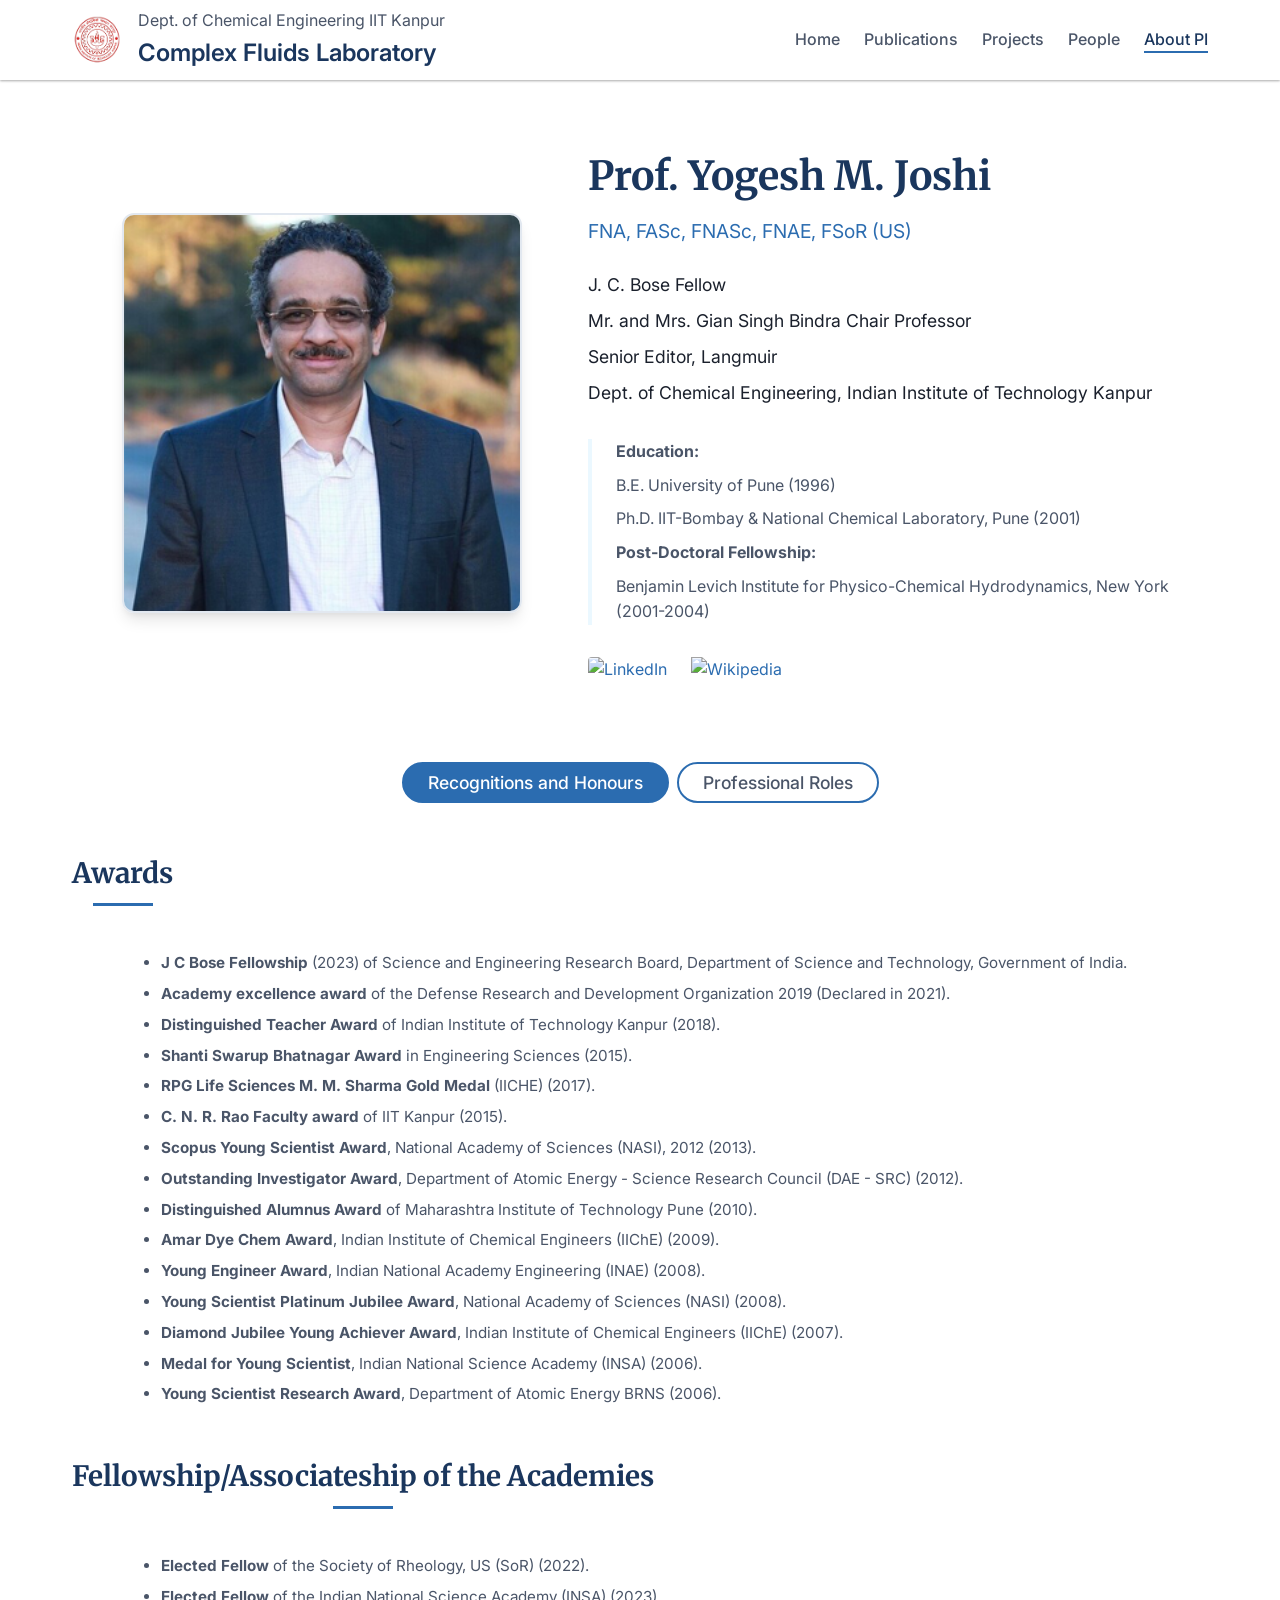
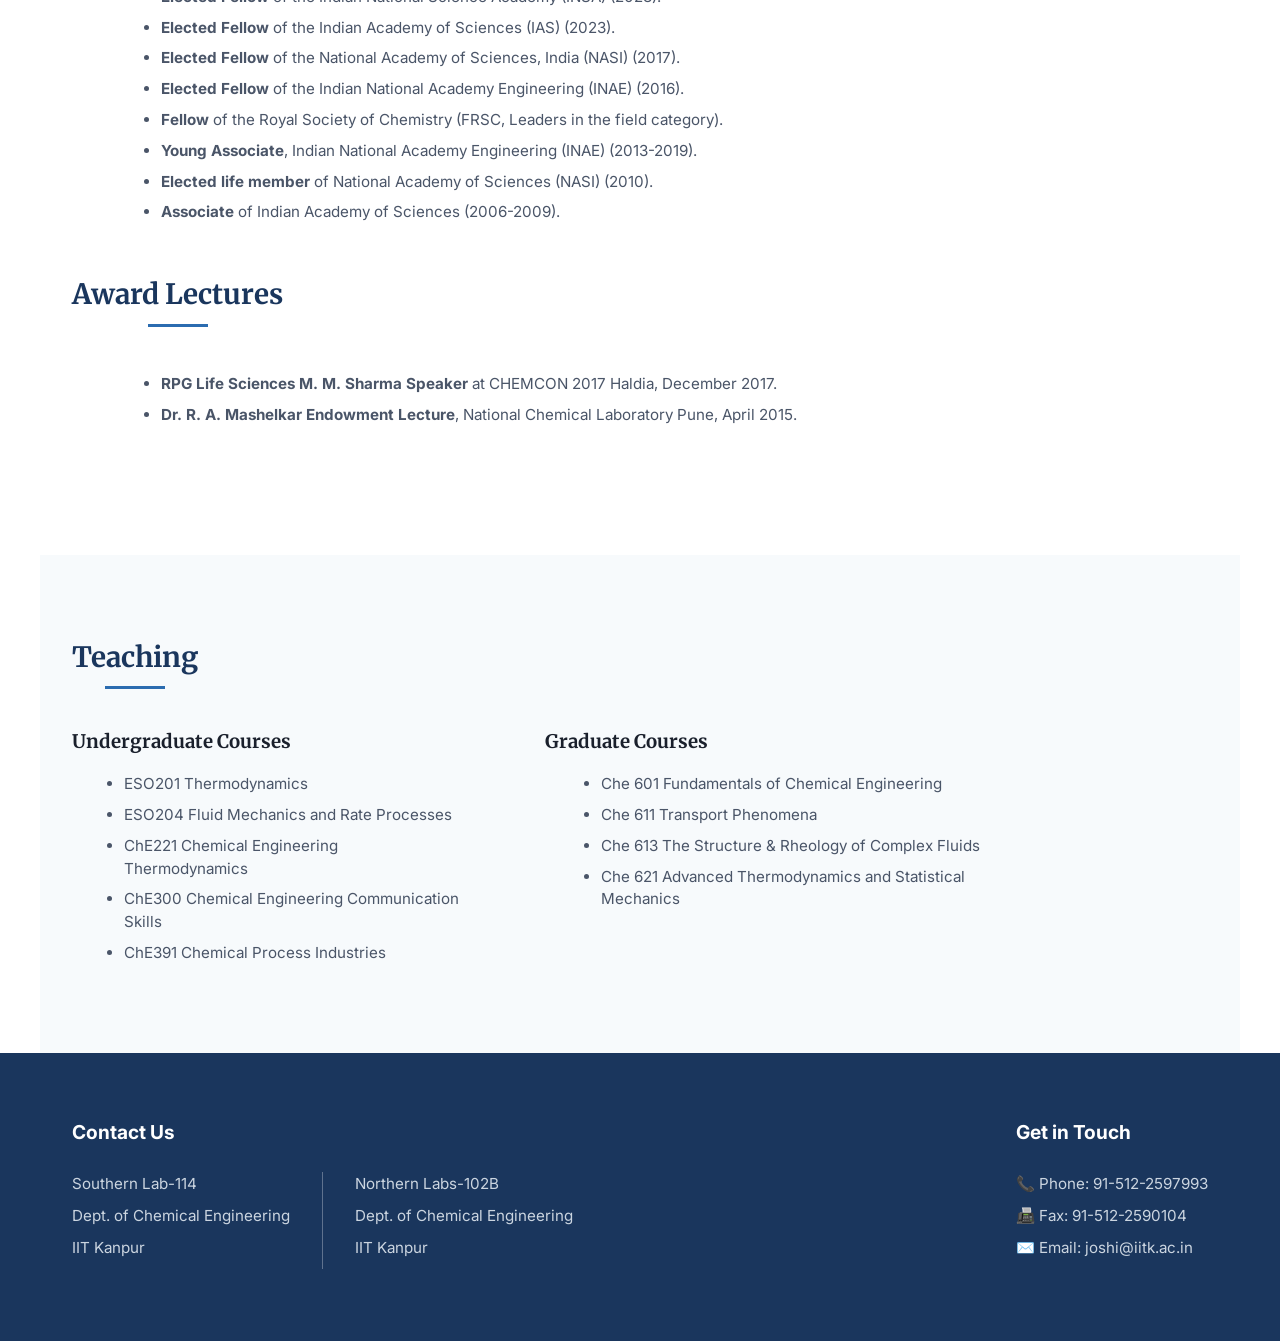
==== about.html @ f12f2cfc "Initial Commit" ====
<!DOCTYPE html>
<html lang="en">

<head>
  <meta charset="UTF-8">
  <meta name="viewport" content="width=device-width, initial-scale=1.0">
  <title>Complex Fluids Laboratory | About PI</title>
  <link rel="stylesheet" href="style.css">
  <link rel="preconnect" href="https://fonts.googleapis.com">
  <link rel="preconnect" href="https://fonts.gstatic.com" crossorigin>
  <link href="https://fonts.googleapis.com/css2?family=Inter:wght@300;400;500;600&family=Merriweather:wght@300;400;700&display=swap" rel="stylesheet">
  <style>
    .tab-content {
      display: none;
      animation: fadeEffect 0.5s;
    }
    .tab-content.active {
      display: block;
    }
    @keyframes fadeEffect {
      from {opacity: 0;}
      to {opacity: 1;}
    }
    .tab-section-block {
      margin-bottom: 3rem;
    }
    .tab-section-block .section-title {
      font-size: 1.75rem;
      margin-bottom: 1.5rem;
    }
    .year-tab-btn.tab-btn-styled {
      border: 2px solid var(--secondary-blue);
      border-radius: 30px;
      padding: 0.5rem 1.5rem;
      transition: all 0.3s ease;
    }
    .year-tab-btn.tab-btn-styled:hover {
      background-color: var(--secondary-blue);
      color: var(--white);
    }
    .year-tab-btn.tab-btn-styled.active {
      background-color: var(--secondary-blue);
      color: var(--white);
    }
    .records-list-minimal {
      font-size: 0.95rem;
      line-height: 1.5;
      max-width: 90%;
    }
    .records-list-minimal li {
      margin-bottom: 0.5rem;
    }
  </style>
</head>

<body>

  <header class="navbar">
    <div class="container nav-container">
      <div class="logo">
        <img src="images/iitk_logo.jpg" alt="IITK Logo">
        <div class="logo-text">
          <span class="uni"> Dept. of Chemical Engineering IIT Kanpur </span>
          <span class="lab">Complex Fluids Laboratory</span>
        </div>
      </div>
      <nav>
        <ul>
          <li><a href="index.html">Home</a></li>
          <li><a href="publications.html">Publications</a></li>
          <li><a href="projects.html">Projects</a></li>
          <li><a href="people.html">People</a></li>
          <li><a href="about.html" class="active">About PI</a></li>
        </ul>
      </nav>
    </div>
  </header>

  <main>
    <section class="about-pi container" style="align-items: center; padding-top: 4rem; gap: 1rem;">
      <div class="pi-image">
        <img src="images/YMJ.png" alt="Prof. Yogesh M. Joshi">
      </div>
      <div class="pi-details">
        <h1>Prof. Yogesh M. Joshi</h1>
        <p class="credentials">FNA, FASc, FNASc, FNAE, FSoR (US)</p>
        <div class="titles">
          <p>J. C. Bose Fellow</p>
          <p>Mr. and Mrs. Gian Singh Bindra Chair Professor</p>
          <p>Senior Editor, Langmuir</p>
          <p>Dept. of Chemical Engineering, Indian Institute of Technology Kanpur</p>
        </div>
        <div class="bio">
          <p><strong>Education:</strong></p>
          <p>B.E. University of Pune (1996)</p>
          <p>Ph.D. IIT-Bombay & National Chemical Laboratory, Pune (2001)</p>
          <p><strong>Post-Doctoral Fellowship:</strong> </p>
          <p>Benjamin Levich Institute for Physico-Chemical Hydrodynamics, New York (2001-2004)</p>
        </div>
        <div class="social-links" style="margin-top: 1.5rem; display: flex; gap: 1.5rem; align-items: center;">
          <!-- LinkedIn Link (Add href below) -->
          <a href="https://www.linkedin.com/in/yogesh-m-joshi-04ab21198/" target="_blank" rel="noopener noreferrer" title="LinkedIn Profile" style="transition: var(--transition);" onmouseover="this.style.transform='translateY(-2px)';" onmouseout="this.style.transform='none';">
            <img src="https://cdn.jsdelivr.net/gh/devicons/devicon/icons/linkedin/linkedin-original.svg" alt="LinkedIn" style="width: 36px; height: 36px; border-radius: 4px;">
          </a>
          <!-- Wikipedia Link (Add href below) -->
          <a href="https://en.wikipedia.org/wiki/Yogesh_M._Joshi" target="_blank" rel="noopener noreferrer" title="Wikipedia Page" style="transition: var(--transition);" onmouseover="this.style.transform='translateY(-2px)';" onmouseout="this.style.transform='none';">
            <img src="https://upload.wikimedia.org/wikipedia/en/8/80/Wikipedia-logo-v2.svg" alt="Wikipedia" style="width: 36px; height: 36px;">
          </a>
        </div>
      </div>
    </section>

    <section class="container" style="padding-bottom: 5rem;">
      <div class="year-tabs-minimal" style="margin-top: 0; margin-bottom: 3rem;">
        <button class="year-tab-btn tab-btn-styled active" onclick="switchTab('recognition', this)">Recognitions and Honours</button>
        <button class="year-tab-btn tab-btn-styled" onclick="switchTab('professional', this)">Professional Roles</button>
      </div>

      <!-- Recognitions and Honours Tab -->
      <div id="recognition" class="tab-content active">
        <div class="tab-section-block">
          <h2 class="section-title">Awards</h2>
          <ul class="records-list-minimal">
            <li><strong>J C Bose Fellowship</strong> (2023) of Science and Engineering Research Board, Department of Science and Technology, Government of India.</li>
            <li><strong>Academy excellence award</strong> of the Defense Research and Development Organization 2019 (Declared in 2021).</li>
            <li><strong>Distinguished Teacher Award</strong> of Indian Institute of Technology Kanpur (2018).</li>
            <li><strong>Shanti Swarup Bhatnagar Award</strong> in Engineering Sciences (2015).</li>
            <li><strong>RPG Life Sciences M. M. Sharma Gold Medal</strong> (IICHE) (2017).</li>
            <li><strong>C. N. R. Rao Faculty award</strong> of IIT Kanpur (2015).</li>
            <li><strong>Scopus Young Scientist Award</strong>, National Academy of Sciences (NASI), 2012 (2013).</li>
            <li><strong>Outstanding Investigator Award</strong>, Department of Atomic Energy - Science Research Council (DAE - SRC) (2012).</li>
            <li><strong>Distinguished Alumnus Award</strong> of Maharashtra Institute of Technology Pune (2010).</li>
            <li><strong>Amar Dye Chem Award</strong>, Indian Institute of Chemical Engineers (IIChE) (2009).</li>
            <li><strong>Young Engineer Award</strong>, Indian National Academy Engineering (INAE) (2008).</li>
            <li><strong>Young Scientist Platinum Jubilee Award</strong>, National Academy of Sciences (NASI) (2008).</li>
            <li><strong>Diamond Jubilee Young Achiever Award</strong>, Indian Institute of Chemical Engineers (IIChE) (2007).</li>
            <li><strong>Medal for Young Scientist</strong>, Indian National Science Academy (INSA) (2006).</li>
            <li><strong>Young Scientist Research Award</strong>, Department of Atomic Energy BRNS (2006).</li>
          </ul>
        </div>

        <div class="tab-section-block">
          <h2 class="section-title">Fellowship/Associateship of the Academies</h2>
          <ul class="records-list-minimal">
            <li><strong>Elected Fellow</strong> of the Society of Rheology, US (SoR) (2022).</li>
            <li><strong>Elected Fellow</strong> of the Indian National Science Academy (INSA) (2023).</li>
            <li><strong>Elected Fellow</strong> of the Indian Academy of Sciences (IAS) (2023).</li>
            <li><strong>Elected Fellow</strong> of the National Academy of Sciences, India (NASI) (2017).</li>
            <li><strong>Elected Fellow</strong> of the Indian National Academy Engineering (INAE) (2016).</li>
            <li><strong>Fellow</strong> of the Royal Society of Chemistry (FRSC, Leaders in the field category).</li>
            <li><strong>Young Associate</strong>, Indian National Academy Engineering (INAE) (2013-2019).</li>
            <li><strong>Elected life member</strong> of National Academy of Sciences (NASI) (2010).</li>
            <li><strong>Associate</strong> of Indian Academy of Sciences (2006-2009).</li>
          </ul>
        </div>

        <div class="tab-section-block">
          <h2 class="section-title">Award Lectures</h2>
          <ul class="records-list-minimal">
            <li><strong>RPG Life Sciences M. M. Sharma Speaker</strong> at CHEMCON 2017 Haldia, December 2017.</li>
            <li><strong>Dr. R. A. Mashelkar Endowment Lecture</strong>, National Chemical Laboratory Pune, April 2015.</li>
          </ul>
        </div>
      </div>

      <!-- Professional Roles Tab -->
      <div id="professional" class="tab-content">
        <div class="tab-section-block">
          <h2 class="section-title">Professional Services</h2>
          <ul class="records-list-minimal">
            <li><strong>Senior Editor</strong>, <em>Langmuir</em>, American Chemical Society (2020-...).</li>
            <li><strong>Member of the Editorial Board</strong>, <em>Journal of Rheology</em>, The Society of Rheology, US (2022-...).</li>
            <li><strong>Member of the Editorial Board</strong>, <em>Rheologica Acta</em>, The European Society of Rheology (2022-...).</li>
            <li><strong>Member of the Editorial Advisory Board</strong>, <em>Thansport Phenomena</em>, De Gruyter Brill (2025-...).</li>
            <li><strong>Member of the Editorial Advisory Board</strong>, <em>Open Transport</em>, De Gruyter Brill (2025-...).</li>
            <li><strong>Member of the Editorial Advisory Board</strong>, <em>Physics of Fluids</em>, American Institute of Physics (2019-...).</li>
            <li><strong>Member of the Editorial Advisory Board</strong>, <em>Langmuir</em>, American Chemical Society (2018-2019).</li>
          </ul>
        </div>

        <div class="tab-section-block">
          <h2 class="section-title">Chair Professor Positions at IIT Kanpur</h2>
          <ul class="records-list-minimal">
            <li><strong>Mr. and Mrs. Gian Singh Bindra Chair Professor</strong> (2024-...).</li>
            <li><strong>Pandit Girish &amp; Sushma Rani Pathak Chair Professor</strong> (2021-2024).</li>
            <li><strong>C. V. Seshadri Chair Professor Position</strong> (2015-2018).</li>
            <li><strong>P. K. Kelkar Faculty Research Fellowship</strong> (2013-2016).</li>
            <li><strong>Batch of 1979 Faculty Research Fellowship</strong> (2009-2012).</li>
          </ul>
        </div>

        <div class="tab-section-block">
          <h2 class="section-title">Visiting/Adjunct Professorship</h2>
          <ul class="records-list-minimal">
            <li><strong>Adjunct Professor</strong> in the department of Chemical Engineering, Department of Polymer &amp; Surface Engineering, Department of Fibres &amp; Textile Processing Technology, and Department of Physics at Institute of Chemical Technology, Mumbai (2020-2024).</li>
            <li><strong>Shri V. V. Mariwala Visiting Professorship</strong> in Chemical Engineering of Institute of Chemical Technology, Mumbai (June 2015).</li>
            <li><strong>Institute of Electronic Structure and Lasers (IESL)</strong> - FORTH, Crete, Greece (May 2015).</li>
            <li><strong>University of Edinburgh</strong>, Edinburgh, UK (May - July 2010).</li>
            <li><strong>University du Maine</strong>, Le Mans, France (May - June 2008).</li>
          </ul>
        </div>
      </div>
    </section>

    <!-- Teaching Section added outside the tabs so it isn't hidden -->
    <section class="records container bg-light" style="padding-top: 5rem; padding-bottom: 5rem;">
      <h2 class="section-title" style="font-size: 1.75rem;">Teaching</h2>
      <div style="display: flex; gap: 4rem; flex-wrap: wrap;">
        <div>
          <h3 style="color: var(--text-dark); margin-bottom: 1rem; margin-top: 1rem;">Undergraduate Courses</h3>
          <ul class="records-list-minimal" style="margin-top: 0;">
            <li>ESO201 Thermodynamics</li>
            <li>ESO204 Fluid Mechanics and Rate Processes</li>
            <li>ChE221 Chemical Engineering Thermodynamics</li>
            <li>ChE300 Chemical Engineering Communication Skills</li>
            <li>ChE391 Chemical Process Industries</li>
          </ul>
        </div>
        <div>
          <h3 style="color: var(--text-dark); margin-bottom: 1rem; margin-top: 1rem;">Graduate Courses</h3>
          <ul class="records-list-minimal" style="margin-top: 0;">
            <li>Che 601 Fundamentals of Chemical Engineering</li>
            <li>Che 611 Transport Phenomena</li>
            <li>Che 613 The Structure &amp; Rheology of Complex Fluids</li>
            <li>Che 621 Advanced Thermodynamics and Statistical Mechanics</li>
          </ul>
        </div>
      </div>
    </section>
  </main>

  <footer class="footer">
    <div class="container footer-content">
      <div class="footer-info">
        <h3>Contact Us</h3>
        <div style="display: flex; gap: 2rem; margin-top: 0.5rem;">
          <div>
            <p>Southern Lab-114</p>
            <p>Dept. of Chemical Engineering</p>
            <p>IIT Kanpur</p>
          </div>
          <div style="border-left: 1px solid rgba(255,255,255,0.3);"></div>
          <div>
            <p>Northern Labs-102B</p>
            <p>Dept. of Chemical Engineering</p>
            <p>IIT Kanpur</p>
          </div>
        </div>
      </div>
      <div class="footer-contact">
        <h3>Get in Touch</h3>
        <p>📞 Phone: 91-512-2597993</p>
        <p>📠 Fax: 91-512-2590104</p>
        <p>✉️ Email: <a href="mailto:joshi@iitk.ac.in">joshi@iitk.ac.in</a></p>
      </div>
    </div>
  </footer>

  <script>
    function switchTab(tabId, btnElement) {
      // Hide all tab contents
      document.querySelectorAll('.tab-content').forEach(el => {
        el.classList.remove('active');
      });
      // Remove active class from all buttons
      document.querySelectorAll('.year-tab-btn').forEach(el => {
        el.classList.remove('active');
      });
      
      // Show selected tab content
      document.getElementById(tabId).classList.add('active');
      // Set button as active
      btnElement.classList.add('active');
    }
  </script>
</body>

</html>
---- style.css ----
/* Color Palette and Variables */
:root {
  --primary-blue: #1A365D;
  --secondary-blue: #2B6CB0;
  --accent-blue: #EBF8FF;
  --text-dark: #1A202C;
  --text-gray: #4A5568;
  --bg-light: #F7FAFC;
  --white: #FFFFFF;
  --shadow-sm: 0 1px 3px rgba(0,0,0,0.12), 0 1px 2px rgba(0,0,0,0.24);
  --shadow-md: 0 4px 6px rgba(0,0,0,0.1);
  --shadow-lg: 0 10px 15px -3px rgba(0,0,0,0.1), 0 4px 6px -2px rgba(0,0,0,0.05);
  --transition: all 0.3s ease;
}

/* Reset and Global Styles */
* {
  margin: 0;
  padding: 0;
  box-sizing: border-box;
}

body {
  font-family: 'Inter', sans-serif;
  color: var(--text-dark);
  line-height: 1.6;
  background-color: var(--white);
  padding-top: 80px; /* Space for fixed header */
}

h1, h2, h3, h4 {
  font-family: 'Merriweather', serif;
  color: var(--primary-blue);
  margin-bottom: 1rem;
}

a {
  text-decoration: none;
  color: var(--secondary-blue);
  transition: var(--transition);
}

a:hover {
  color: var(--primary-blue);
}

.container {
  max-width: 1200px;
  margin: 0 auto;
  padding: 0 2rem;
}

.text-center {
  text-align: center;
}

.mt-3 {
  margin-top: 1.5rem;
}

.bg-light {
  background-color: var(--bg-light);
}

.section-title {
  font-size: 2.5rem;
  margin-bottom: 2rem;
  position: relative;
  display: inline-block;
}

.section-title::after {
  content: '';
  position: absolute;
  bottom: -10px;
  left: 50%;
  transform: translateX(-50%);
  width: 60px;
  height: 3px;
  background-color: var(--secondary-blue);
}

.btn {
  display: inline-block;
  padding: 0.75rem 1.5rem;
  background-color: var(--secondary-blue);
  color: var(--white);
  border-radius: 4px;
  font-weight: 600;
  box-shadow: var(--shadow-sm);
}

.btn:hover {
  background-color: var(--primary-blue);
  color: var(--white);
  transform: translateY(-2px);
  box-shadow: var(--shadow-md);
}

/* Header and Navigation */
.navbar {
  position: fixed;
  top: 0;
  left: 0;
  width: 100%;
  height: 80px;
  background-color: rgba(255, 255, 255, 0.9);
  backdrop-filter: blur(10px);
  -webkit-backdrop-filter: blur(10px);
  z-index: 1000;
  box-shadow: var(--shadow-sm);
  display: flex;
  align-items: center;
}

.nav-container {
  display: flex;
  justify-content: space-between;
  align-items: center;
  width: 100%;
}

.logo {
  display: flex;
  align-items: center;
  gap: 1rem;
}

.logo img {
  height: 50px;
  width: auto;
}

.logo-text {
  display: flex;
  flex-direction: column;
}

.logo-text .lab {
  font-weight: 600;
  font-size: 1.5rem;
  color: var(--primary-blue);
}

.logo-text .uni {
  font-size: 1rem;
  color: var(--text-gray);
}

.navbar nav ul {
  display: flex;
  list-style: none;
  gap: 1.5rem;
}

.navbar nav ul li a {
  font-weight: 500;
  color: var(--text-gray);
  position: relative;
  padding-bottom: 0.25rem;
}

.navbar nav ul li a::after {
  content: '';
  position: absolute;
  bottom: 0;
  left: 0;
  width: 0;
  height: 2px;
  background-color: var(--secondary-blue);
  transition: width 0.3s ease;
}

.navbar nav ul li a:hover::after,
.navbar nav ul li a.active::after {
  width: 100%;
}

.navbar nav ul li a.active {
  color: var(--primary-blue);
}

/* Hero Slideshow */
.hero-slideshow {
  width: 100%;
  position: relative;
  overflow: hidden;
  /* background-color: #000; */
}

.slide-container {
  max-width: 100%;
  position: relative;
  margin: auto;
}

.slide {
  display: none;
  position: relative;
}

.slide img {
  width: 99%;
  height: 600px;
  object-fit: contain;
  opacity: 0.8;
}

.slide-caption {
  position: absolute;
  bottom: 10%;
  left: 5%;
  width: 90%;
  background: rgba(26, 54, 93, 0.85);
  backdrop-filter: blur(5px);
  color: var(--white);
  padding: 2rem;
  border-radius: 8px;
  opacity: 0;
  transform: translateY(20px);
  transition: all 0.5s ease;
}

.slide:hover .slide-caption {
  opacity: 1;
  transform: translateY(0);
}

.slide-caption h3 {
  color: var(--white);
  margin-bottom: 0.5rem;
  font-size: 1.5rem;
}

.slide-caption p {
  font-size: 0.85rem;
  margin: 0;
}

/* Next & previous buttons */
.prev, .next {
  cursor: pointer;
  position: absolute;
  top: 50%;
  width: auto;
  padding: 16px;
  margin-top: -22px;
  color: white;
  font-weight: bold;
  font-size: 24px;
  transition: 0.3s ease;
  border-radius: 0 3px 3px 0;
  user-select: none;
  background-color: rgba(0,0,0,0.3);
  z-index: 10;
}

.prev {
  left: 0;
}

.next {
  right: 0;
  border-radius: 3px 0 0 3px;
}

.prev:hover, .next:hover {
  background-color: rgba(0,0,0,0.8);
}

/* Fading animation */
.fade {
  animation-name: fade;
  animation-duration: 1.5s;
}

@keyframes fade {
  from {opacity: .4} 
  to {opacity: 1}
}

/* About PI Section */
.about-pi {
  padding: 5rem 2rem;
  display: flex;
  align-items: center;
  gap: 4rem;
}

.pi-image {
  flex: 0 0 500px;
}

.pi-image img {
  width: 80%;
  border-radius: 12px;
  box-shadow: var(--shadow-lg);
  border: 2px solid #E2E8F0;
  display: block;
  margin: 0 auto;
}

.pi-details {
  flex: 1;
}

.pi-details h1 {
  font-size: 2.5rem;
  margin-bottom: 0.5rem;
}

.pi-details .credentials {
  font-size: 1.2rem;
  color: var(--secondary-blue);
  font-weight: 400;
  margin-bottom: 1.5rem;
}

.pi-details .titles p {
  font-size: 1.1rem;
  margin-bottom: 0.5rem;
  color: var(--text-dark);
}

.pi-details .bio {
  margin: 2rem 0;
  padding-left: 1.5rem;
  border-left: 4px solid var(--accent-blue);
}

.pi-details .bio p {
  margin-bottom: 0.5rem;
  color: var(--text-gray);
}

/* Overview Section */
.overview {
  padding: 5rem 2rem;
}

.overview-text {
  font-size: 1.15rem;
  color: var(--text-gray);
  max-width: 900px;
  margin: 0 auto;
  text-align: justify;
}

/* Research Interests Section */
.research-interests {
  padding: 5rem 2rem;
}

.research-list {
  list-style-type: disc;
  margin-left: 2rem;
  margin-top: 1.5rem;
  color: var(--text-gray);
  font-size: 1.1rem;
}

.research-list li {
  margin-bottom: 1rem;
}

.research-list strong {
  color: var(--text-dark);
}

.news-flash-box {
  background: var(--accent-blue);
  border-left: 4px solid var(--secondary-blue);
  padding: 1.5rem;
  margin-top: 3rem;
  border-radius: 4px;
  box-shadow: var(--shadow-sm);
}

.news-flash-box h3 {
  color: var(--primary-blue);
  font-size: 1.25rem;
  margin-bottom: 1rem;
  display: flex;
  align-items: center;
}

.news-list {
  list-style-type: none;
  padding-left: 0;
}

.news-list li {
  margin-bottom: 0.5rem;
  color: var(--text-dark);
  font-size: 1rem;
}

/* Footer */
.footer {
  background-color: var(--primary-blue);
  color: var(--white);
  padding: 4rem 2rem 1.5rem;
}

.footer-content {
  display: flex;
  justify-content: space-between;
  gap: 6rem;
  margin-bottom: 3rem;
}

.footer h3 {
  color: var(--white);
  font-size: 1.2rem;
  margin-bottom: 1.5rem;
  font-family: 'Inter', sans-serif;
}

.footer p {
  color: #CBD5E0;
  margin-bottom: 0.5rem;
  font-size: 0.95rem;
}

.footer a {
  color: #CBD5E0;
}

.footer a:hover {
  color: var(--white);
}

.footer-links ul {
  list-style: none;
}

.footer-links ul li {
  margin-bottom: 0.5rem;
}

.footer-bottom {
  text-align: center;
  padding-top: 1.5rem;
  border-top: 1px solid rgba(255, 255, 255, 0.1);
  color: #A0AEC0;
  font-size: 0.9rem;
}

/* Responsive */
@media (max-width: 992px) {
  .about-pi {
    flex-direction: column;
    text-align: center;
    gap: 2rem;
  }

  .pi-details .bio {
    text-align: left;
  }
}

@media (max-width: 768px) {
  .nav-container {
    flex-direction: column;
    padding: 1rem 0;
  }
  
  .navbar {
    height: auto;
    padding-bottom: 1rem;
  }

  .navbar nav ul {
    margin-top: 1rem;
    flex-wrap: wrap;
    justify-content: center;
    gap: 1rem;
  }

  body {
    padding-top: 120px;
  }

  .slide img {
    height: 400px;
  }
  
  .slide-caption {
    left: 5%;
    bottom: 5%;
    right: 5%;
    max-width: 90%;
  }
}

/* Publications Page Specific Styles */
.cover-slideshow {
  width: 100%;
  height: 600px;
  position: relative;
  overflow: hidden;
  background-color: #000;
  display: flex;
  justify-content: center;
  align-items: center;
}

.cover-slide {
  position: absolute;
  top: 0; 
  left: 50%;
  width: 500px; 
  height: 100%;
  transform: translateX(-50%) scale(0.8);
  opacity: 0;
  visibility: hidden;
  transition: all 0.5s ease-in-out;
  z-index: 1;
}

.cover-slide.active {
  opacity: 1;
  visibility: visible;
  transform: translateX(-50%) scale(1);
  z-index: 3;
}

.cover-slide.prev-slide {
  opacity: 0.2;
  visibility: visible;
  left: 15%;
  transform: translateX(-50%) scale(0.85);
  z-index: 2;
  cursor: pointer;
}

.cover-slide.next-slide {
  opacity: 0.2;
  visibility: visible;
  left: 85%;
  transform: translateX(-50%) scale(0.85);
  z-index: 2;
  cursor: pointer;
}

.cover-slide img {
  width: 100%;
  height: 100%;
  object-fit: contain;
  border-radius: 8px;
}

.cover-caption {
  position: absolute;
  bottom: 20px;
  left: 50%;
  transform: translateX(-50%);
  background: rgba(100, 100, 100, 0.7);
  backdrop-filter: blur(10px);
  -webkit-backdrop-filter: blur(10px);
  color: var(--white);
  padding: 0.75rem 1.5rem;
  border-radius: 6px;
  font-size: 1rem;
  font-weight: 500;
  text-align: center;
  white-space: nowrap;
  opacity: 0;
  transition: opacity 0.3s ease;
  pointer-events: none;
}

.cover-slide.active:hover .cover-caption {
  opacity: 1;
}

.profiles {
  padding: 5rem 2rem;
}

.profile-links-minimal {
  display: flex;
  justify-content: center;
  gap: 2rem;
  flex-wrap: wrap;
  margin-top: 2rem;
}

.profile-links-minimal a {
  padding: 0.75rem 2rem;
  border: 2px solid var(--secondary-blue);
  border-radius: 30px;
  color: var(--secondary-blue);
  font-weight: 600;
  transition: var(--transition);
}

.profile-links-minimal a:hover {
  background-color: var(--secondary-blue);
  color: var(--white);
}

.publications-db {
  padding: 5rem 2rem;
}

.year-tabs-minimal {
  display: flex;
  justify-content: center;
  flex-wrap: wrap;
  gap: 0.5rem;
  margin-bottom: 3rem;
  margin-top: 2rem;
}

.year-tab-btn {
  background: transparent;
  border: none;
  font-size: 1.1rem;
  padding: 0.5rem 1rem;
  color: var(--text-gray);
  cursor: pointer;
  border-bottom: 2px solid transparent;
  transition: var(--transition);
  font-family: 'Inter', sans-serif;
  font-weight: 500;
}

.year-tab-btn:hover {
  color: var(--primary-blue);
}

.year-tab-btn.active {
  color: var(--primary-blue);
  border-bottom-color: var(--primary-blue);
}

.year-tab-btn.tab-btn-styled {
  border: 2px solid var(--secondary-blue);
  border-radius: 30px;
  padding: 0.5rem 1.5rem;
  transition: all 0.3s ease;
  border-bottom: 2px solid var(--secondary-blue);
}

.year-tab-btn.tab-btn-styled:hover {
  background-color: var(--secondary-blue);
  color: var(--white);
}

.year-tab-btn.tab-btn-styled.active {
  background-color: var(--secondary-blue);
  color: var(--white);
}

.publications-scroll {
  max-width: 900px;
  margin: 0 auto;
}

.publications-list-minimal {
  list-style: none;
  padding: 0;
}

.publications-list-minimal li {
  padding: 1.5rem 0;
  border-bottom: 1px solid #E2E8F0;
  color: var(--text-dark);
}

.publications-list-minimal li:last-child {
  border-bottom: none;
}

.publications-list-minimal .authors {
  color: var(--text-gray);
  font-size: 0.95rem;
}

.publications-list-minimal .journal {
  color: var(--secondary-blue);
  font-size: 0.95rem;
}

.records {
  padding: 5rem 2rem;
}

.records-list-minimal {
  max-width: 90%;
  margin: 2rem auto 0;
  padding-left: 2rem;
  color: var(--text-gray);
  font-size: 1.05rem;
  line-height: 1.8;
}

.records-list-minimal li {
  margin-bottom: 1rem;
}

/* Publications Show More Button */
.show-more-container {
  text-align: center;
  margin-top: 2rem;
  padding-bottom: 1rem;
}

.show-more-btn {
  background-color: var(--secondary-blue);
  color: var(--white);
  border: none;
  padding: 0.75rem 2rem;
  border-radius: 30px;
  font-family: 'Inter', sans-serif;
  font-weight: 500;
  cursor: pointer;
  transition: var(--transition);
  box-shadow: var(--shadow-sm);
}

.show-more-btn:hover {
  background-color: var(--primary-blue);
  box-shadow: var(--shadow-md);
  transform: translateY(-2px);
}

.pub-link {
  font-size: 0.9rem;
  margin-left: 0.5rem;
  font-weight: 500;
  color: var(--primary-blue);
}
.pub-link:hover {
  text-decoration: underline;
}

/* People Page Specific Styles */
.group-photo {
  width: 100%;
  max-height: 600px;
  overflow: hidden;
  display: flex;
  justify-content: center;
  align-items: center;
  background-color: transparent;
}

.group-photo img {
  width: 95%;
  height: auto;
  max-height: 550px;
  object-fit: cover;
  opacity: 0.95;
  border-radius: 12px;
  box-shadow: 0 10px 25px rgba(0,0,0,0.5);
  margin-top: 2rem;
  margin-bottom: 2rem;
}

.people-section {
  padding-top: 4rem;
  padding-bottom: 2rem;
}

.people-grid {
  display: grid;
  grid-template-columns: repeat(auto-fill, minmax(200px, 1fr));
  gap: 3rem;
  padding: 2rem 0;
  justify-items: center;
}

.person-card {
  text-align: center;
  display: flex;
  flex-direction: column;
  align-items: center;
  width: 100%;
}

.person-img-wrapper {
  width: 150px;
  height: 150px;
  border-radius: 50%;
  overflow: hidden;
  margin-bottom: 1rem;
  border: 3px solid var(--accent-blue);
  box-shadow: var(--shadow-md);
  transition: var(--transition);
  display: flex;
  justify-content: center;
  align-items: center;
  background-color: var(--bg-light);
}

.person-img-wrapper:hover {
  transform: scale(1.05);
  border-color: var(--secondary-blue);
}

.person-img-wrapper img {
  width: 100%;
  height: 100%;
  object-fit: cover;
}

.person-card h3 {
  font-family: 'Inter', sans-serif;
  font-size: 1.15rem;
  color: var(--text-dark);
  margin-bottom: 0.25rem;
}

.person-card p {
  font-size: 0.9rem;
  color: var(--text-gray);
  margin-bottom: 0.25rem;
}

.person-card .person-link {
  color: var(--secondary-blue);
  font-weight: 500;
  font-size: 0.9rem;
  margin-top: 0.5rem;
  word-break: break-all;
}

.person-card .person-link:hover {
  color: var(--primary-blue);
  text-decoration: underline;
}
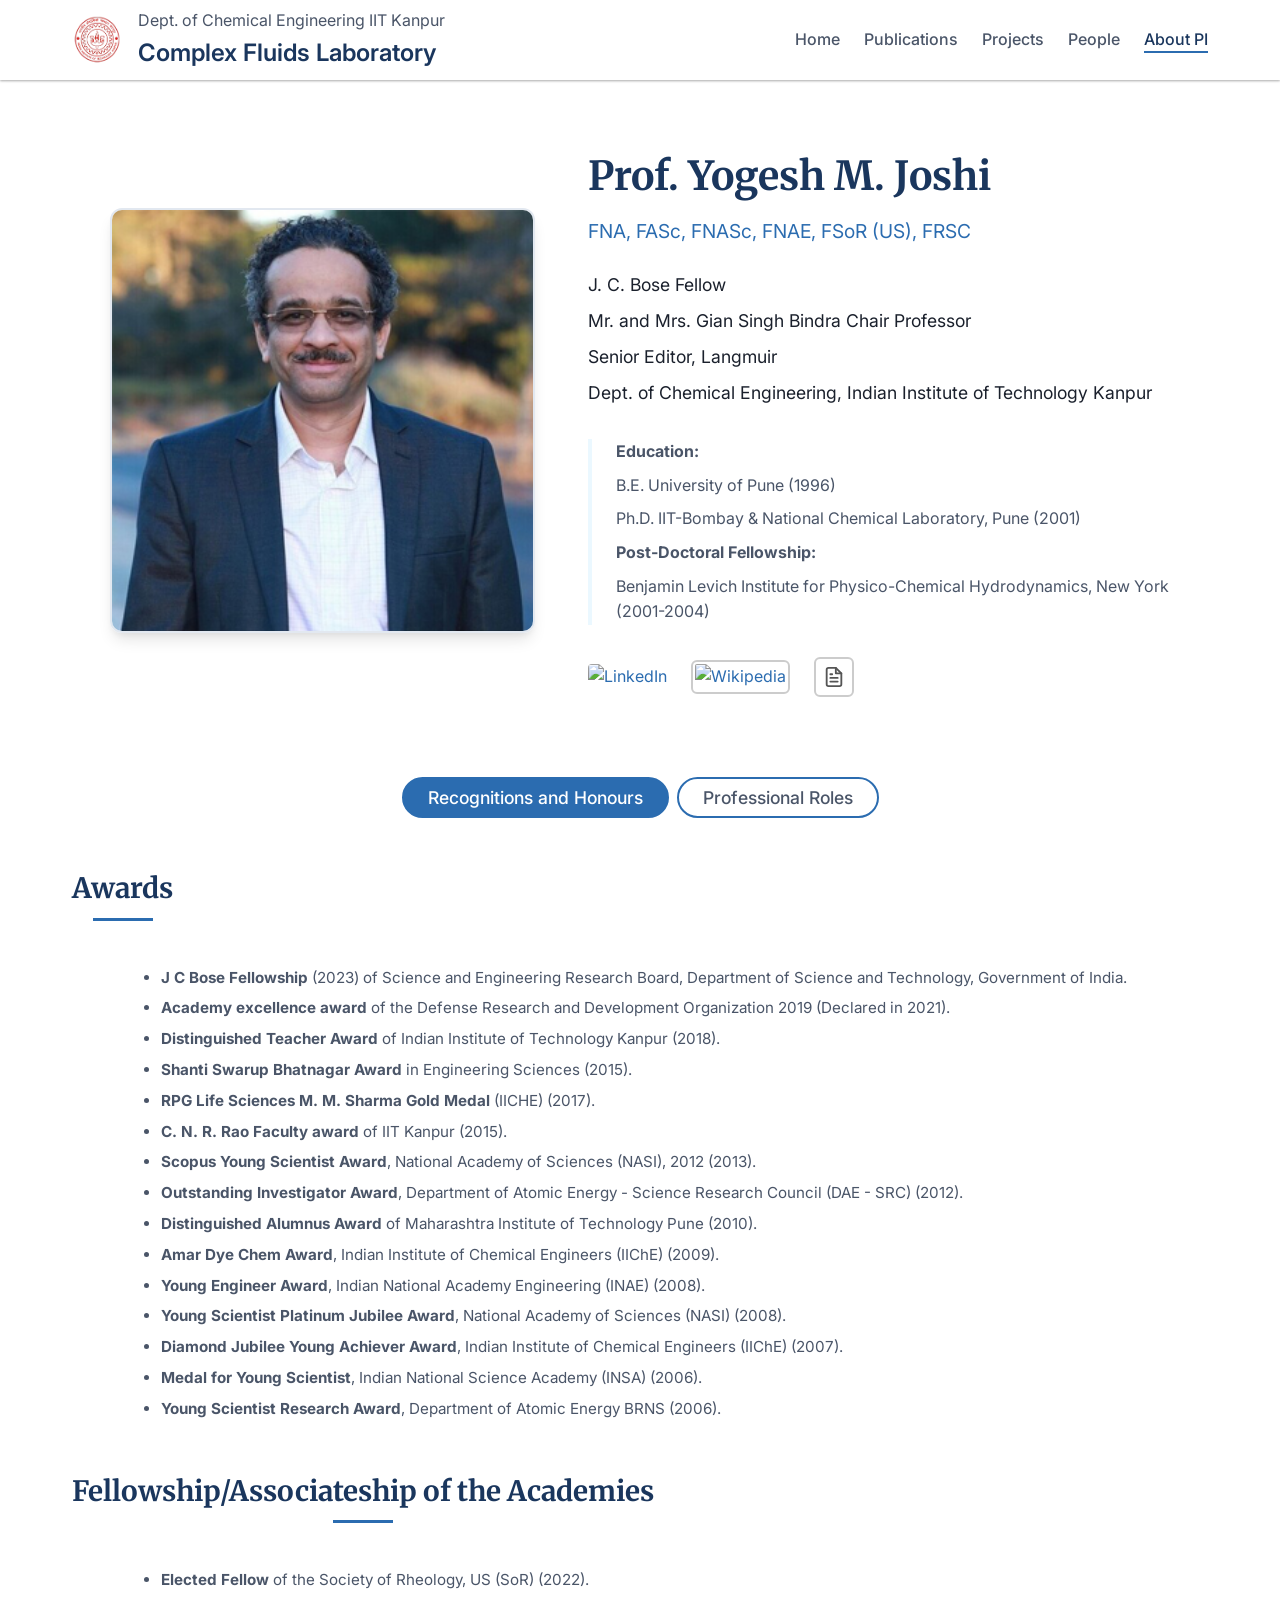
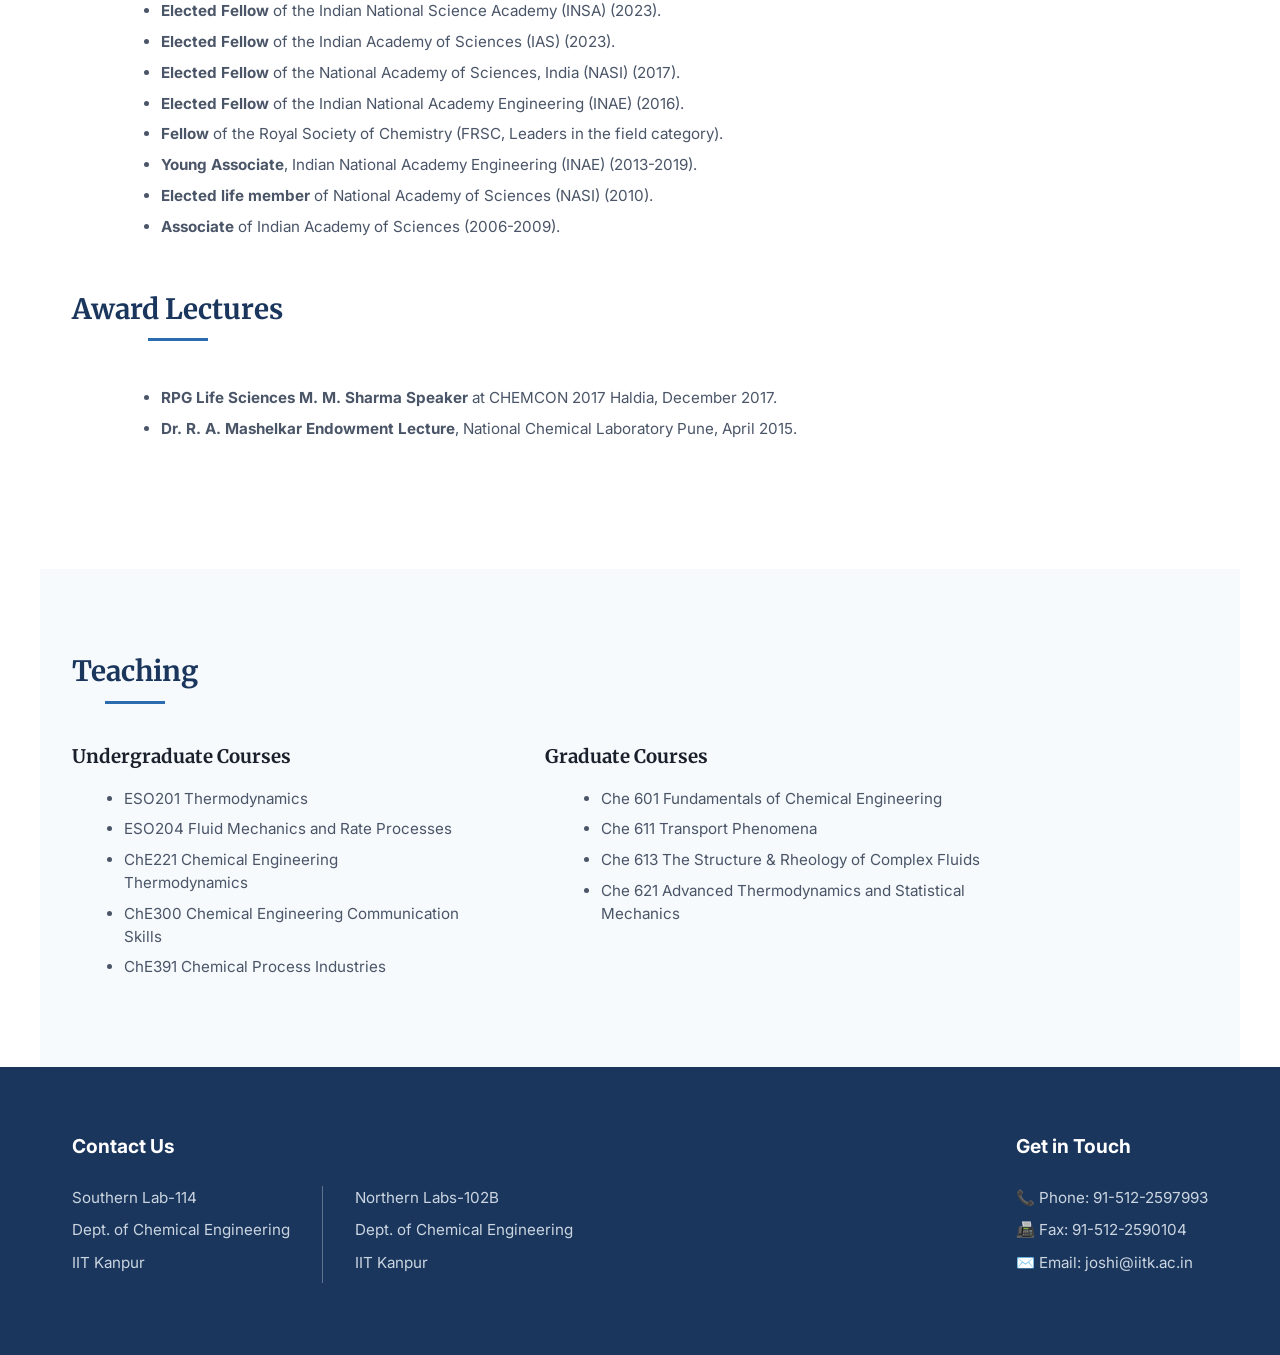
==== commit 667c845f: "Updated as per feedback" ====
--- a/about.html
+++ b/about.html
@@ -78,12 +78,12 @@
 
   <main>
     <section class="about-pi container" style="align-items: center; padding-top: 4rem; gap: 1rem;">
-      <div class="pi-image">
-        <img src="images/YMJ.png" alt="Prof. Yogesh M. Joshi">
-      </div>
-      <div class="pi-details">
+      <div class="pi-image" >
+        <img src="images/YMJ.png" style="width: 85%" alt="Prof. Yogesh M. Joshi">
+      </div>
+      <div class="pi-details" style="width: 100%;">
         <h1>Prof. Yogesh M. Joshi</h1>
-        <p class="credentials">FNA, FASc, FNASc, FNAE, FSoR (US)</p>
+        <p class="credentials">FNA, FASc, FNASc, FNAE, FSoR (US), FRSC</p>
         <div class="titles">
           <p>J. C. Bose Fellow</p>
           <p>Mr. and Mrs. Gian Singh Bindra Chair Professor</p>
@@ -102,9 +102,20 @@
           <a href="https://www.linkedin.com/in/yogesh-m-joshi-04ab21198/" target="_blank" rel="noopener noreferrer" title="LinkedIn Profile" style="transition: var(--transition);" onmouseover="this.style.transform='translateY(-2px)';" onmouseout="this.style.transform='none';">
             <img src="https://cdn.jsdelivr.net/gh/devicons/devicon/icons/linkedin/linkedin-original.svg" alt="LinkedIn" style="width: 36px; height: 36px; border-radius: 4px;">
           </a>
-          <!-- Wikipedia Link (Add href below) -->
+          <!-- Wikipedia Link -->
           <a href="https://en.wikipedia.org/wiki/Yogesh_M._Joshi" target="_blank" rel="noopener noreferrer" title="Wikipedia Page" style="transition: var(--transition);" onmouseover="this.style.transform='translateY(-2px)';" onmouseout="this.style.transform='none';">
-            <img src="https://upload.wikimedia.org/wikipedia/en/8/80/Wikipedia-logo-v2.svg" alt="Wikipedia" style="width: 36px; height: 36px;">
+            <img src="https://upload.wikimedia.org/wikipedia/commons/thumb/5/5a/Wikipedia%27s_W.svg/120px-Wikipedia%27s_W.svg.png" alt="Wikipedia" style="width: 36px; height: 36px; border: 2px solid #ccc; border-radius: 6px; padding: 2px;">
+          </a>
+          <!-- CV Link-->
+          <!-- For updating CV add new PDF to the folder and update the name in href below-->
+          <a href="YMJ_CV.pdf" target="_blank" rel="noopener noreferrer" title="Download CV" style="transition: var(--transition); display: inline-flex; align-items: center; justify-content: center; width: 40px; height: 40px; border: 2px solid #ccc; border-radius: 6px;" onmouseover="this.style.transform='translateY(-2px)'; this.style.borderColor='var(--secondary-blue)';" onmouseout="this.style.transform='none'; this.style.borderColor='#ccc';">
+            <svg xmlns="http://www.w3.org/2000/svg" viewBox="0 0 24 24" fill="none" stroke="currentColor" stroke-width="2" stroke-linecap="round" stroke-linejoin="round" style="width: 22px; height: 22px; color: #555;">
+              <path d="M14 2H6a2 2 0 0 0-2 2v16a2 2 0 0 0 2 2h12a2 2 0 0 0 2-2V8z"></path>
+              <polyline points="14 2 14 8 20 8"></polyline>
+              <line x1="16" y1="13" x2="8" y2="13"></line>
+              <line x1="16" y1="17" x2="8" y2="17"></line>
+              <polyline points="10 9 9 9 8 9"></polyline>
+            </svg>
           </a>
         </div>
       </div>
@@ -119,6 +130,7 @@
       <!-- Recognitions and Honours Tab -->
       <div id="recognition" class="tab-content active">
         <div class="tab-section-block">
+          <!-- Award Section-->
           <h2 class="section-title">Awards</h2>
           <ul class="records-list-minimal">
             <li><strong>J C Bose Fellowship</strong> (2023) of Science and Engineering Research Board, Department of Science and Technology, Government of India.</li>
@@ -140,6 +152,7 @@
         </div>
 
         <div class="tab-section-block">
+          <!-- Fellowship/Associateship of the Academies Section-->
           <h2 class="section-title">Fellowship/Associateship of the Academies</h2>
           <ul class="records-list-minimal">
             <li><strong>Elected Fellow</strong> of the Society of Rheology, US (SoR) (2022).</li>
@@ -155,6 +168,7 @@
         </div>
 
         <div class="tab-section-block">
+          <!-- Award Lectures Section-->
           <h2 class="section-title">Award Lectures</h2>
           <ul class="records-list-minimal">
             <li><strong>RPG Life Sciences M. M. Sharma Speaker</strong> at CHEMCON 2017 Haldia, December 2017.</li>
@@ -166,6 +180,7 @@
       <!-- Professional Roles Tab -->
       <div id="professional" class="tab-content">
         <div class="tab-section-block">
+          <!-- Professional Services Section-->
           <h2 class="section-title">Professional Services</h2>
           <ul class="records-list-minimal">
             <li><strong>Senior Editor</strong>, <em>Langmuir</em>, American Chemical Society (2020-...).</li>
@@ -179,6 +194,7 @@
         </div>
 
         <div class="tab-section-block">
+          <!-- Chair Professor Positions at IIT Kanpur Section-->
           <h2 class="section-title">Chair Professor Positions at IIT Kanpur</h2>
           <ul class="records-list-minimal">
             <li><strong>Mr. and Mrs. Gian Singh Bindra Chair Professor</strong> (2024-...).</li>
@@ -190,6 +206,7 @@
         </div>
 
         <div class="tab-section-block">
+          <!-- Visiting/Adjunct Professorship Section-->
           <h2 class="section-title">Visiting/Adjunct Professorship</h2>
           <ul class="records-list-minimal">
             <li><strong>Adjunct Professor</strong> in the department of Chemical Engineering, Department of Polymer &amp; Surface Engineering, Department of Fibres &amp; Textile Processing Technology, and Department of Physics at Institute of Chemical Technology, Mumbai (2020-2024).</li>
@@ -202,7 +219,7 @@
       </div>
     </section>
 
-    <!-- Teaching Section added outside the tabs so it isn't hidden -->
+    <!-- Teaching Section -->
     <section class="records container bg-light" style="padding-top: 5rem; padding-bottom: 5rem;">
       <h2 class="section-title" style="font-size: 1.75rem;">Teaching</h2>
       <div style="display: flex; gap: 4rem; flex-wrap: wrap;">
--- a/style.css
+++ b/style.css
@@ -290,9 +290,8 @@
 .pi-image {
   flex: 0 0 500px;
 }
-
 .pi-image img {
-  width: 80%;
+  width: 125%;
   border-radius: 12px;
   box-shadow: var(--shadow-lg);
   border: 2px solid #E2E8F0;
@@ -587,12 +586,14 @@
 }
 
 .profile-links-minimal a {
-  padding: 0.75rem 2rem;
+  padding: 0.75rem 2.5rem;
   border: 2px solid var(--secondary-blue);
   border-radius: 30px;
   color: var(--secondary-blue);
   font-weight: 600;
   transition: var(--transition);
+  text-align: center;
+  min-width: 160px;
 }
 
 .profile-links-minimal a:hover {
@@ -683,6 +684,17 @@
   font-size: 0.95rem;
 }
 
+.publications-list-minimal .pub-year-heading {
+  font-size: 1.3rem;
+  font-weight: 700;
+  color: var(--primary-blue);
+  border-bottom: 2px solid var(--secondary-blue);
+  padding: 1.5rem 0 0.5rem;
+  margin-top: 1rem;
+  list-style: none;
+  letter-spacing: 0.02em;
+}
+
 .records {
   padding: 5rem 2rem;
 }
@@ -831,3 +843,87 @@
   color: var(--primary-blue);
   text-decoration: underline;
 }
+
+/* Group Gallery Carousel */
+.gallery-section {
+  background: #f0f4f8;
+  padding-bottom: 3rem;
+}
+
+.gallery-carousel {
+  position: relative;
+  display: flex;
+  align-items: center;
+  width: 100%;
+  margin-top: 1.5rem;
+}
+
+.gallery-track-wrapper {
+  overflow: hidden;
+  width: 100%;
+  flex: 1;
+}
+
+.gallery-track {
+  display: flex;
+  transition: transform 0.5s cubic-bezier(0.4, 0, 0.2, 1);
+  width: 100%;
+}
+
+.gallery-track img {
+  min-width: 100%;
+  width: 100%;
+  max-height: 90vh;
+  object-fit: contain;
+  object-position: center;
+  flex-shrink: 0;
+  background: #000;
+}
+
+.gallery-btn {
+  position: absolute;
+  z-index: 10;
+  top: 50%;
+  transform: translateY(-50%);
+  background: rgba(255, 255, 255, 0.85);
+  border: none;
+  border-radius: 50%;
+  width: 48px;
+  height: 48px;
+  font-size: 1.4rem;
+  cursor: pointer;
+  display: flex;
+  align-items: center;
+  justify-content: center;
+  box-shadow: 0 2px 12px rgba(0,0,0,0.18);
+  transition: background 0.2s, transform 0.2s;
+}
+
+.gallery-btn:hover {
+  background: rgba(255, 255, 255, 1);
+  transform: translateY(-50%) scale(1.08);
+}
+
+.gallery-btn-prev { left: 1rem; }
+.gallery-btn-next { right: 1rem; }
+
+.gallery-dots {
+  display: flex;
+  justify-content: center;
+  gap: 8px;
+  margin-top: 1.2rem;
+}
+
+.gallery-dot {
+  width: 10px;
+  height: 10px;
+  border-radius: 50%;
+  background: #b0bec5;
+  cursor: pointer;
+  transition: background 0.3s, transform 0.3s;
+}
+
+.gallery-dot.active {
+  background: var(--secondary-blue);
+  transform: scale(1.3);
+}
